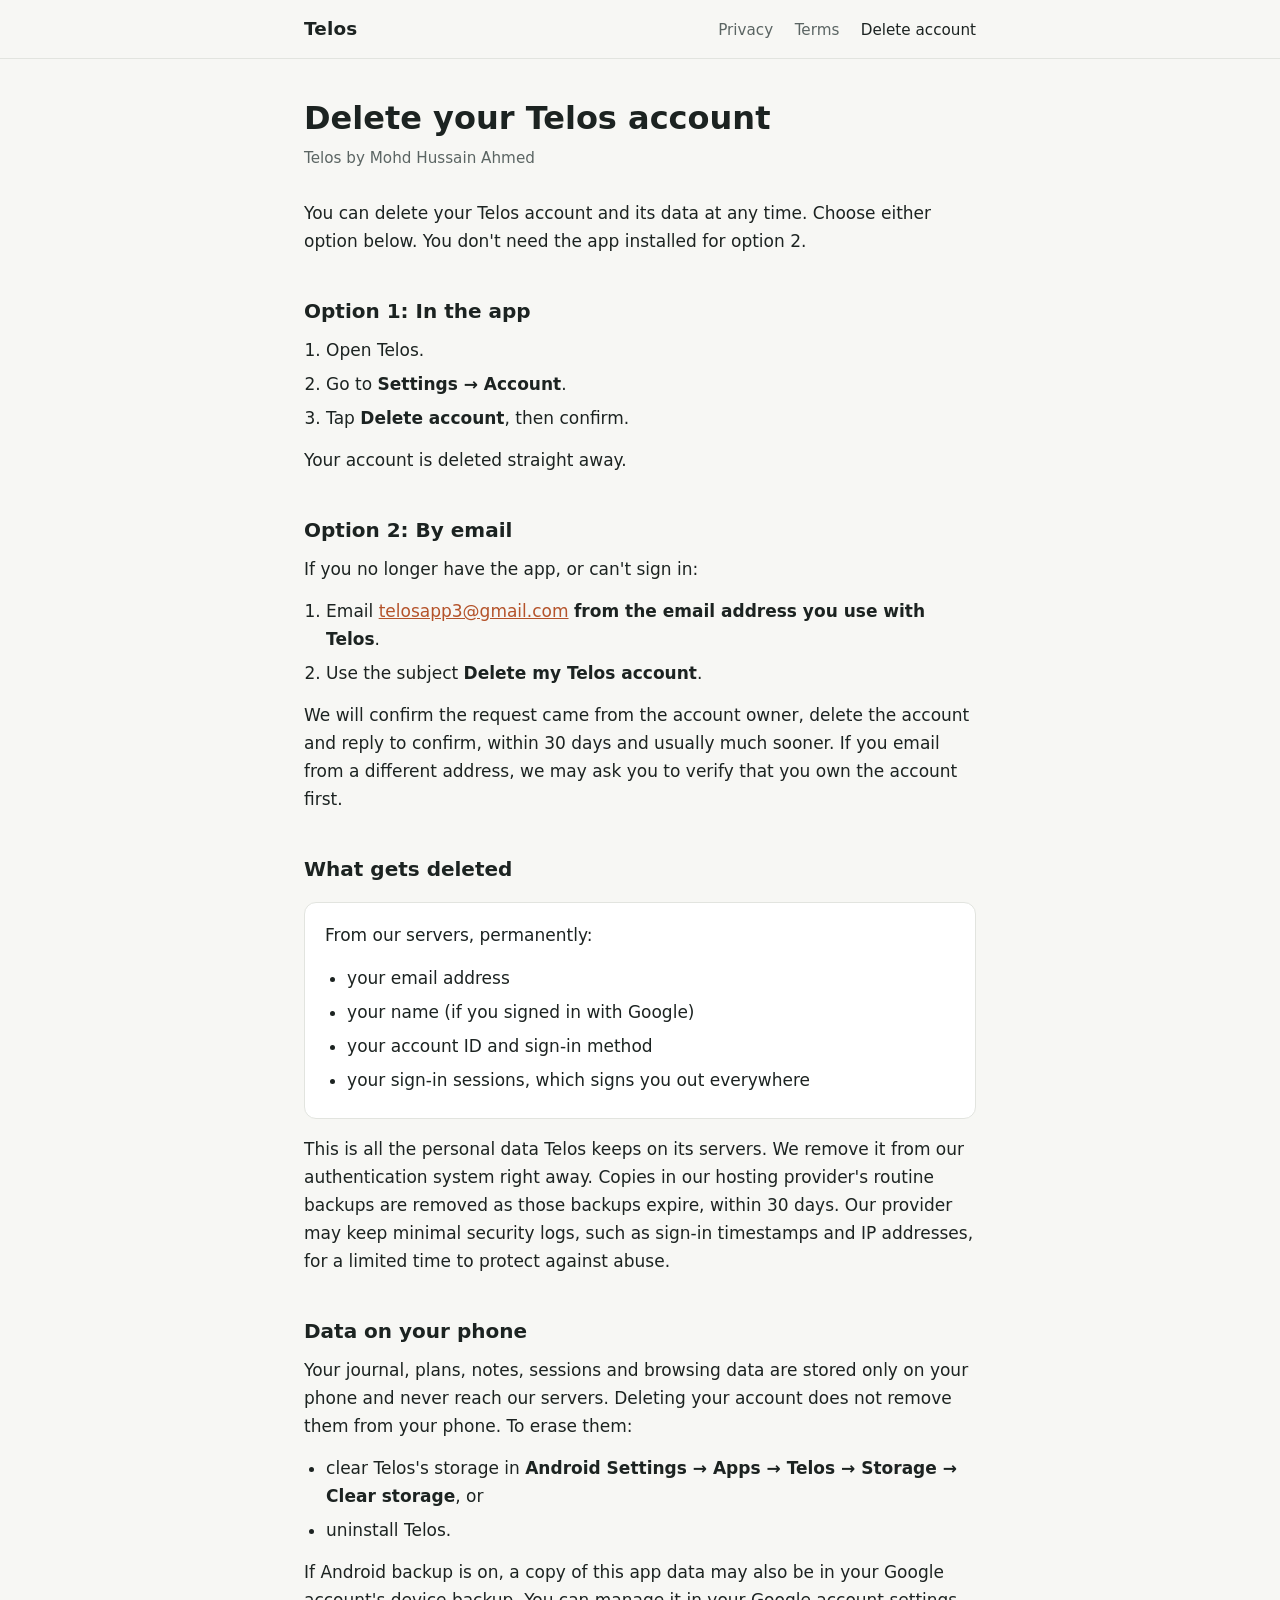
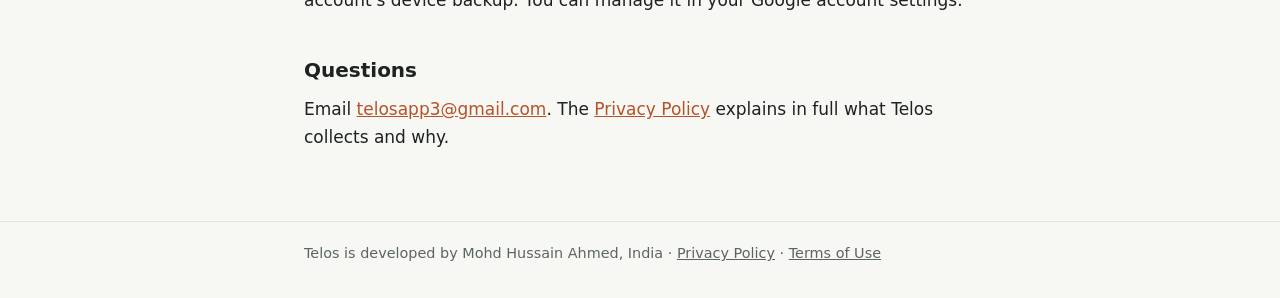
==== delete-account.html @ 78d01fc6 "Add files via upload" ====
<!doctype html>
<html lang="en">
<head>
  <meta charset="utf-8">
  <meta name="viewport" content="width=device-width, initial-scale=1">
  <title>Delete your account — Telos</title>
  <meta name="description" content="How to delete your Telos account and data, with or without the app.">
  <link rel="stylesheet" href="style.css">
</head>
<body>
  <header class="site">
    <div class="wrap">
      <a class="brand" href="./">Telos</a>
      <nav class="site">
        <a href="privacy.html">Privacy</a>
        <a href="terms.html">Terms</a>
        <a href="delete-account.html" aria-current="page">Delete account</a>
      </nav>
    </div>
  </header>

  <main>
    <div class="wrap">
      <h1>Delete your Telos account</h1>
      <p class="meta">Telos by Mohd Hussain Ahmed</p>

      <p>You can delete your Telos account and its data at any time. Choose either option below. You don't need the app installed for option 2.</p>

      <h2>Option 1: In the app</h2>
      <ol>
        <li>Open Telos.</li>
        <li>Go to <strong>Settings → Account</strong>.</li>
        <li>Tap <strong>Delete account</strong>, then confirm.</li>
      </ol>
      <p>Your account is deleted straight away.</p>

      <h2>Option 2: By email</h2>
      <p>If you no longer have the app, or can't sign in:</p>
      <ol>
        <li>Email <a href="mailto:telosapp3@gmail.com?subject=Delete%20my%20Telos%20account">telosapp3@gmail.com</a> <strong>from the email address you use with Telos</strong>.</li>
        <li>Use the subject <strong>Delete my Telos account</strong>.</li>
      </ol>
      <p>We will confirm the request came from the account owner, delete the account and reply to confirm, within 30 days and usually much sooner. If you email from a different address, we may ask you to verify that you own the account first.</p>

      <h2>What gets deleted</h2>
      <div class="card">
        <p>From our servers, permanently:</p>
        <ul>
          <li>your email address</li>
          <li>your name (if you signed in with Google)</li>
          <li>your account ID and sign-in method</li>
          <li>your sign-in sessions, which signs you out everywhere</li>
        </ul>
      </div>
      <p>This is all the personal data Telos keeps on its servers. We remove it from our authentication system right away. Copies in our hosting provider's routine backups are removed as those backups expire, within 30 days. Our provider may keep minimal security logs, such as sign-in timestamps and IP addresses, for a limited time to protect against abuse.</p>

      <h2>Data on your phone</h2>
      <p>Your journal, plans, notes, sessions and browsing data are stored only on your phone and never reach our servers. Deleting your account does not remove them from your phone. To erase them:</p>
      <ul>
        <li>clear Telos's storage in <strong>Android Settings → Apps → Telos → Storage → Clear storage</strong>, or</li>
        <li>uninstall Telos.</li>
      </ul>
      <p>If Android backup is on, a copy of this app data may also be in your Google account's device backup. You can manage it in your Google account settings.</p>

      <h2>Questions</h2>
      <p>Email <a href="mailto:telosapp3@gmail.com">telosapp3@gmail.com</a>. The <a href="privacy.html">Privacy Policy</a> explains in full what Telos collects and why.</p>
    </div>
  </main>

  <footer class="site">
    <div class="wrap">Telos is developed by Mohd Hussain Ahmed, India · <a href="privacy.html">Privacy Policy</a> · <a href="terms.html">Terms of Use</a></div>
  </footer>
</body>
</html>
---- style.css ----
:root {
  --bg: #f7f7f4;
  --surface: #ffffff;
  --text: #1c2321;
  --muted: #5b6563;
  --border: #e2e4df;
  --accent: #b4532a;
  --accent-soft: #fbeee6;
}

@media (prefers-color-scheme: dark) {
  :root {
    --bg: #0b100e;
    --surface: #121915;
    --text: #e8ebe8;
    --muted: #9ca3a0;
    --border: #232b27;
    --accent: #f0a46c;
    --accent-soft: #2a1d14;
  }
}

* { box-sizing: border-box; }

html { -webkit-text-size-adjust: 100%; }

body {
  margin: 0;
  background: var(--bg);
  color: var(--text);
  font-family: system-ui, -apple-system, "Segoe UI", Roboto, "Helvetica Neue", Arial, sans-serif;
  font-size: 17px;
  line-height: 1.65;
}

.wrap {
  max-width: 44rem;
  margin: 0 auto;
  padding: 0 16px;
}

header.site {
  border-bottom: 1px solid var(--border);
}

header.site .wrap {
  display: flex;
  align-items: center;
  justify-content: space-between;
  gap: 16px;
  flex-wrap: wrap;
  padding-top: 14px;
  padding-bottom: 14px;
}

.brand {
  font-weight: 700;
  font-size: 1.15rem;
  color: var(--text);
  text-decoration: none;
  letter-spacing: 0.01em;
}

nav.site a {
  color: var(--muted);
  text-decoration: none;
  font-size: 0.95rem;
  margin-left: 16px;
}

nav.site a:first-child { margin-left: 0; }
nav.site a:hover, nav.site a[aria-current="page"] { color: var(--text); }

main { padding: 40px 0 56px; }

h1 {
  font-size: 2rem;
  line-height: 1.2;
  margin: 0 0 8px;
}

h2 {
  font-size: 1.25rem;
  margin: 40px 0 8px;
}

h3 {
  font-size: 1.05rem;
  margin: 24px 0 4px;
}

p, ul, ol { margin: 0 0 14px; }
ul, ol { padding-left: 1.3em; }
li { margin-bottom: 6px; }

a { color: var(--accent); }

.meta {
  color: var(--muted);
  font-size: 0.95rem;
  margin-bottom: 28px;
}

.callout {
  background: var(--accent-soft);
  border-radius: 12px;
  padding: 18px 20px;
  margin: 24px 0;
}

.callout > :last-child { margin-bottom: 0; }

.card {
  background: var(--surface);
  border: 1px solid var(--border);
  border-radius: 12px;
  padding: 18px 20px;
  margin: 16px 0;
}

.card > :last-child { margin-bottom: 0; }

table {
  width: 100%;
  border-collapse: collapse;
  margin: 8px 0 18px;
  font-size: 0.95rem;
}

th, td {
  text-align: left;
  vertical-align: top;
  padding: 10px 12px 10px 0;
  border-bottom: 1px solid var(--border);
}

th { font-weight: 600; }

.table-scroll { overflow-x: auto; }

footer.site {
  border-top: 1px solid var(--border);
  color: var(--muted);
  font-size: 0.9rem;
  padding: 20px 0 32px;
}

footer.site a { color: var(--muted); }

.hero { padding: 24px 0 8px; }
.hero p.lead { font-size: 1.2rem; color: var(--muted); max-width: 34rem; }

.links { list-style: none; padding: 0; }
.links li { margin-bottom: 10px; }
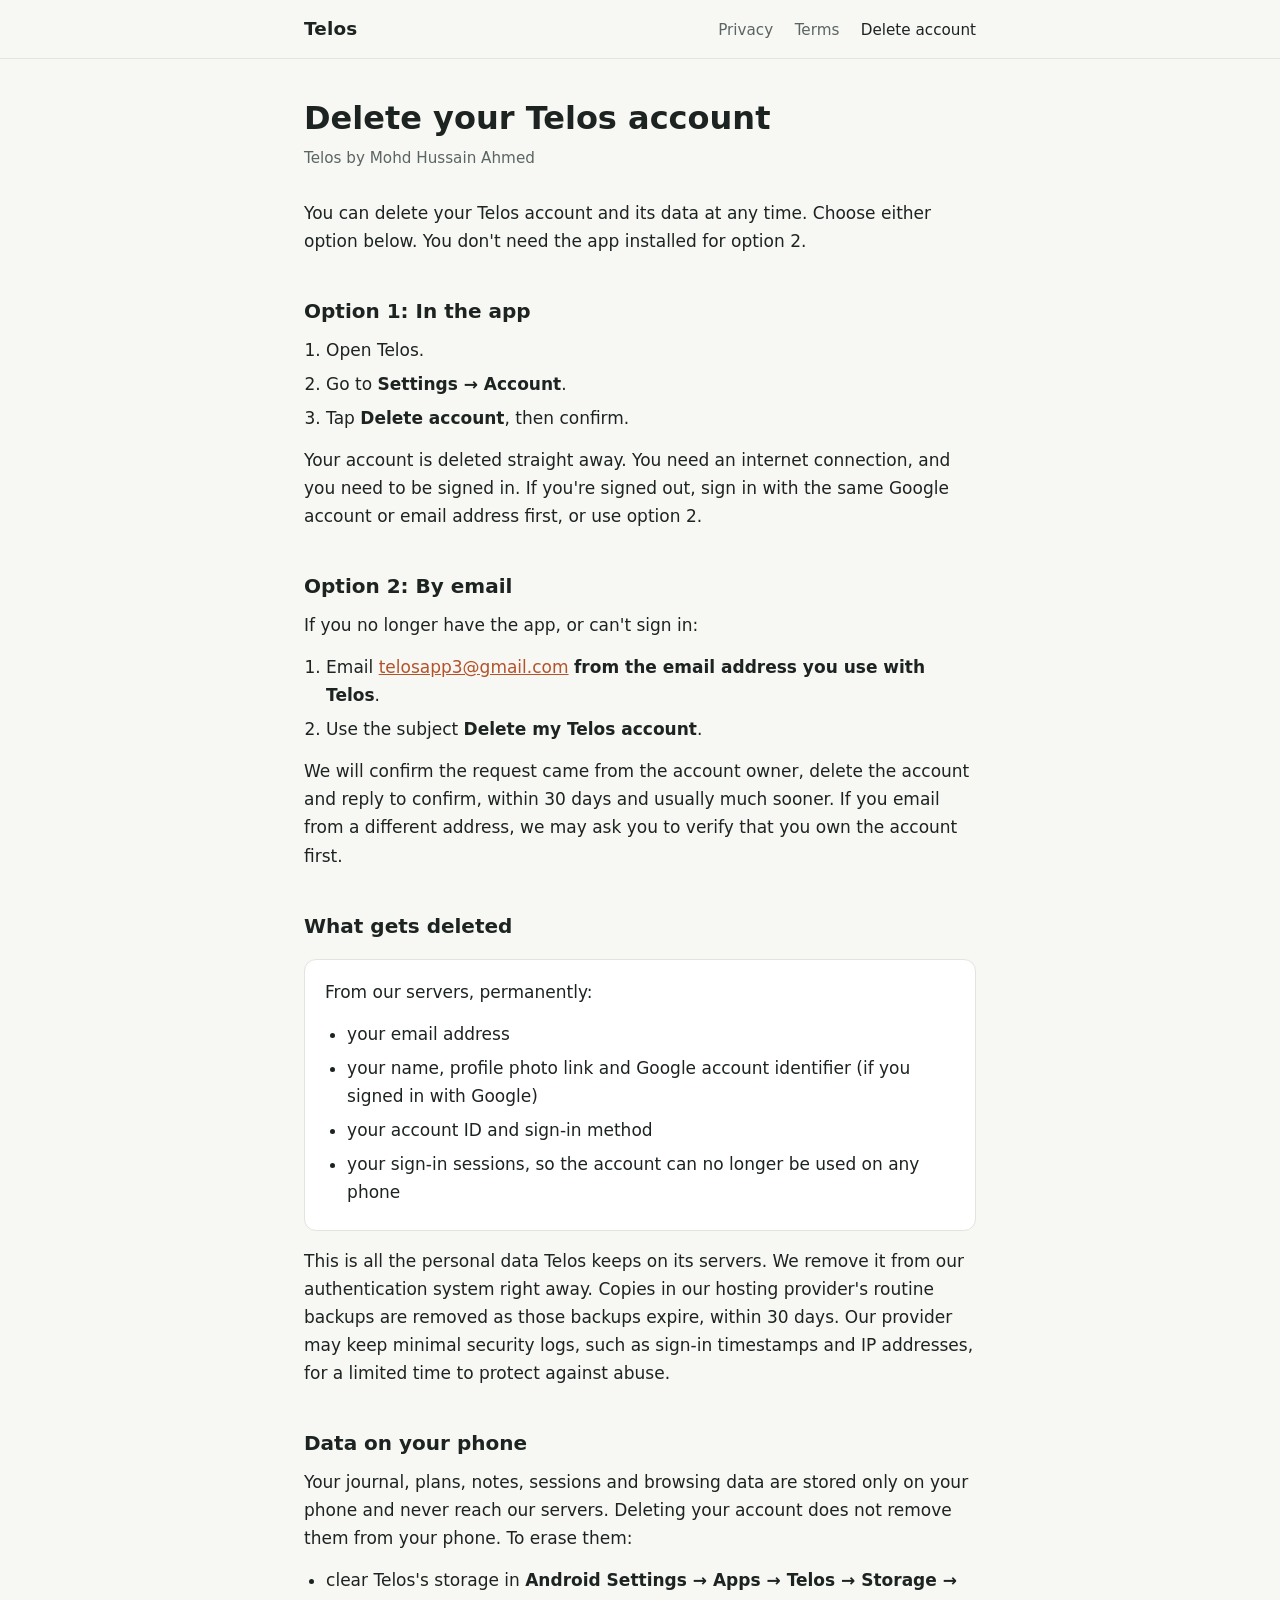
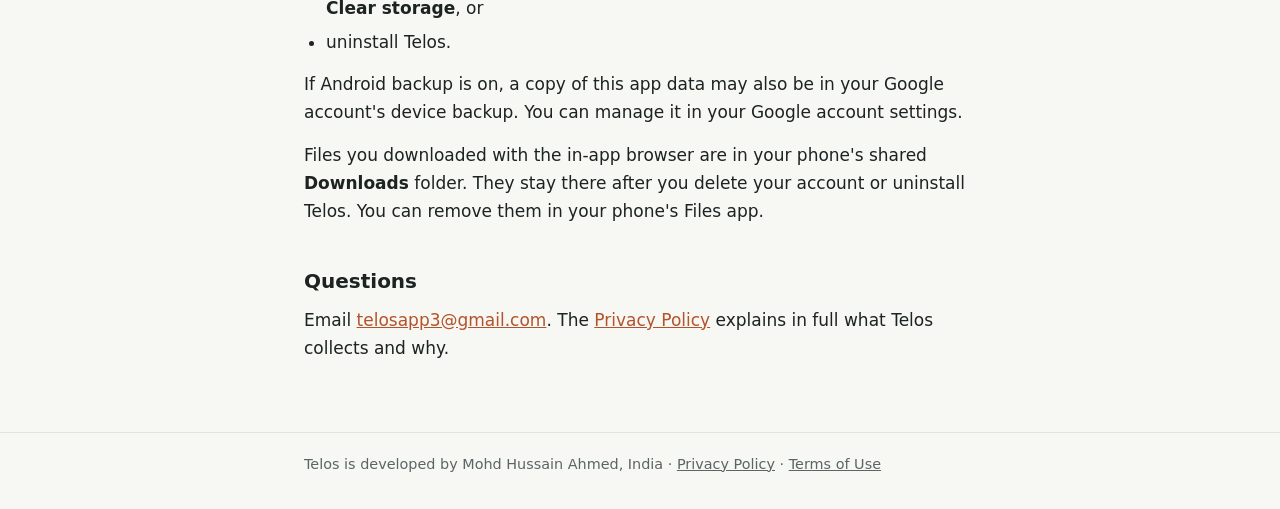
==== commit 0d1c39c5: "Add files via upload" ====
--- a/delete-account.html
+++ b/delete-account.html
@@ -32,7 +32,7 @@
         <li>Go to <strong>Settings → Account</strong>.</li>
         <li>Tap <strong>Delete account</strong>, then confirm.</li>
       </ol>
-      <p>Your account is deleted straight away.</p>
+      <p>Your account is deleted straight away. You need an internet connection, and you need to be signed in. If you're signed out, sign in with the same Google account or email address first, or use option 2.</p>
 
       <h2>Option 2: By email</h2>
       <p>If you no longer have the app, or can't sign in:</p>
@@ -47,9 +47,9 @@
         <p>From our servers, permanently:</p>
         <ul>
           <li>your email address</li>
-          <li>your name (if you signed in with Google)</li>
+          <li>your name, profile photo link and Google account identifier (if you signed in with Google)</li>
           <li>your account ID and sign-in method</li>
-          <li>your sign-in sessions, which signs you out everywhere</li>
+          <li>your sign-in sessions, so the account can no longer be used on any phone</li>
         </ul>
       </div>
       <p>This is all the personal data Telos keeps on its servers. We remove it from our authentication system right away. Copies in our hosting provider's routine backups are removed as those backups expire, within 30 days. Our provider may keep minimal security logs, such as sign-in timestamps and IP addresses, for a limited time to protect against abuse.</p>
@@ -61,6 +61,7 @@
         <li>uninstall Telos.</li>
       </ul>
       <p>If Android backup is on, a copy of this app data may also be in your Google account's device backup. You can manage it in your Google account settings.</p>
+      <p>Files you downloaded with the in-app browser are in your phone's shared <strong>Downloads</strong> folder. They stay there after you delete your account or uninstall Telos. You can remove them in your phone's Files app.</p>
 
       <h2>Questions</h2>
       <p>Email <a href="mailto:telosapp3@gmail.com">telosapp3@gmail.com</a>. The <a href="privacy.html">Privacy Policy</a> explains in full what Telos collects and why.</p>
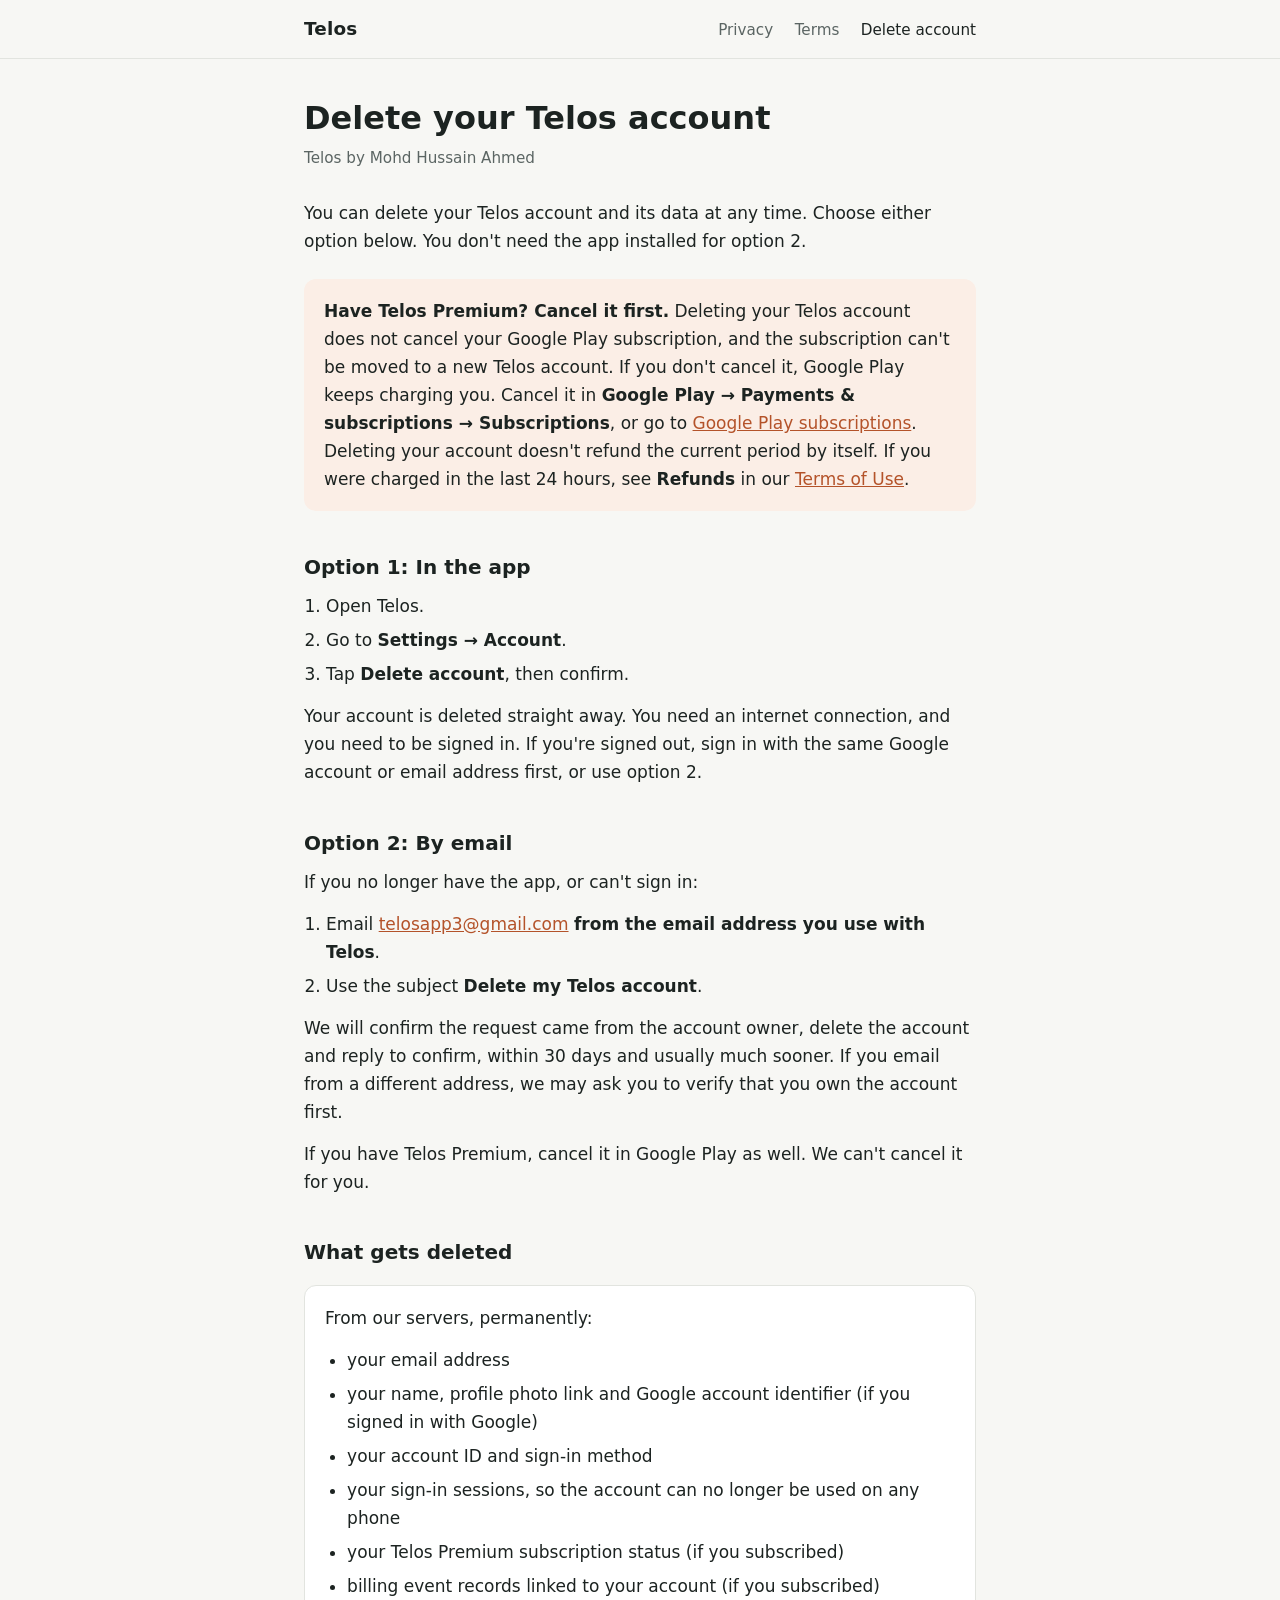
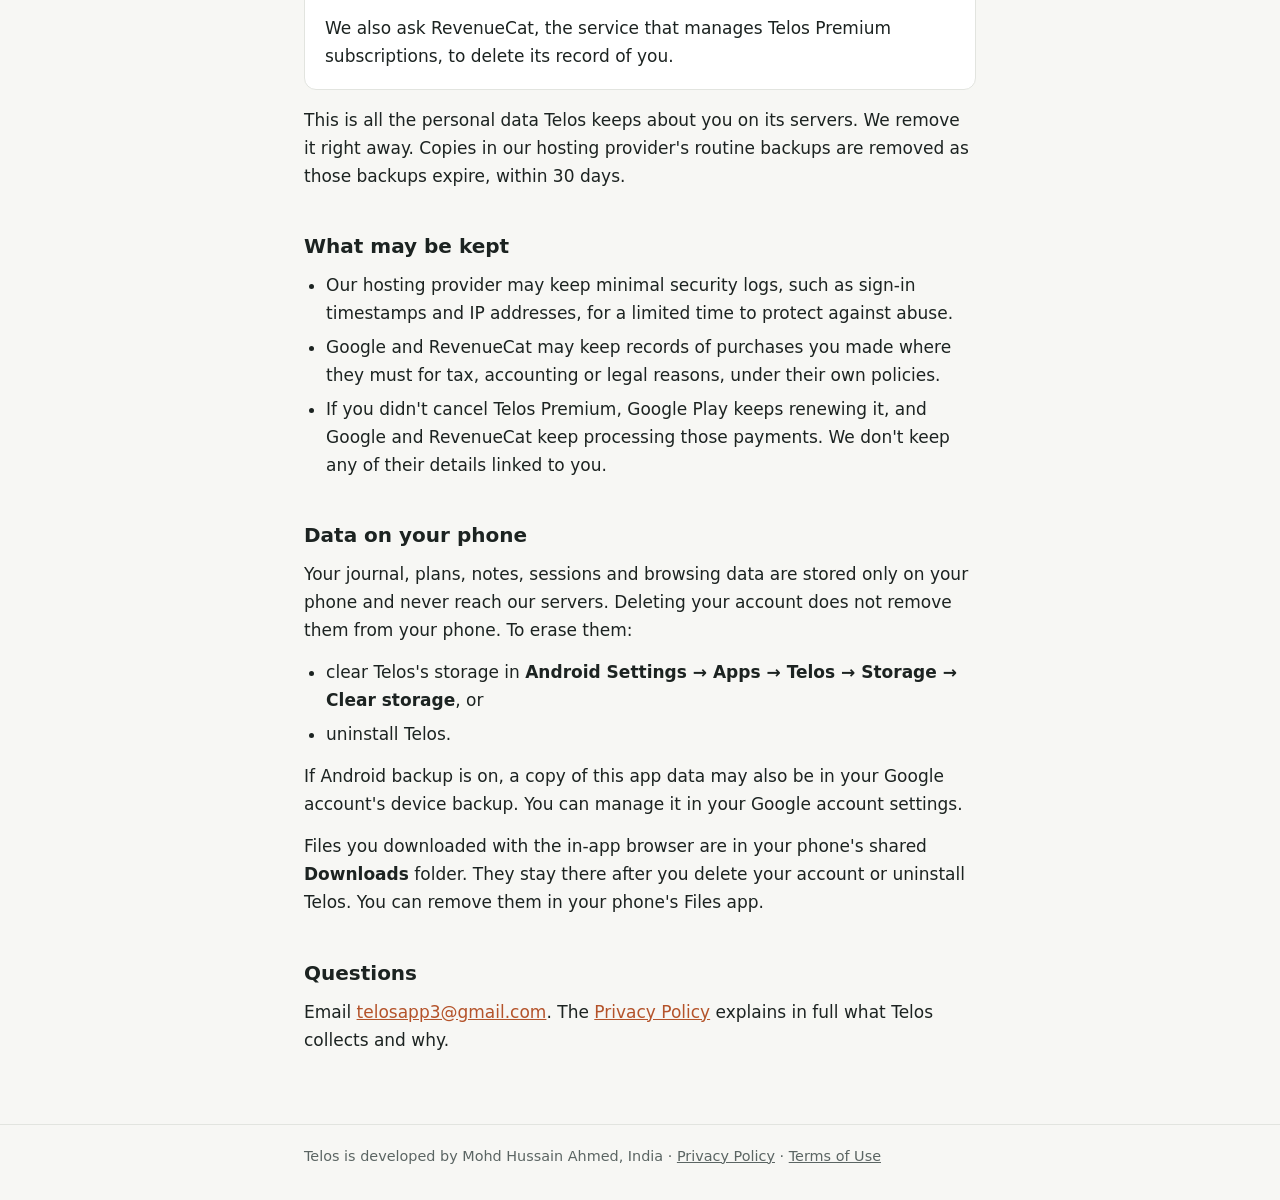
==== commit 69a38fde: "Revise delete account instructions and data handling Updated account deletion information and clarif" ====
--- a/delete-account.html
+++ b/delete-account.html
@@ -26,6 +26,10 @@
 
       <p>You can delete your Telos account and its data at any time. Choose either option below. You don't need the app installed for option 2.</p>
 
+      <div class="callout">
+        <p><strong>Have Telos Premium? Cancel it first.</strong> Deleting your Telos account does not cancel your Google Play subscription, and the subscription can't be moved to a new Telos account. If you don't cancel it, Google Play keeps charging you. Cancel it in <strong>Google Play → Payments &amp; subscriptions → Subscriptions</strong>, or go to <a href="https://play.google.com/store/account/subscriptions" rel="noopener">Google Play subscriptions</a>. Deleting your account doesn't refund the current period by itself. If you were charged in the last 24 hours, see <strong>Refunds</strong> in our <a href="terms.html">Terms of Use</a>.</p>
+      </div>
+
       <h2>Option 1: In the app</h2>
       <ol>
         <li>Open Telos.</li>
@@ -41,6 +45,7 @@
         <li>Use the subject <strong>Delete my Telos account</strong>.</li>
       </ol>
       <p>We will confirm the request came from the account owner, delete the account and reply to confirm, within 30 days and usually much sooner. If you email from a different address, we may ask you to verify that you own the account first.</p>
+      <p>If you have Telos Premium, cancel it in Google Play as well. We can't cancel it for you.</p>
 
       <h2>What gets deleted</h2>
       <div class="card">
@@ -50,9 +55,19 @@
           <li>your name, profile photo link and Google account identifier (if you signed in with Google)</li>
           <li>your account ID and sign-in method</li>
           <li>your sign-in sessions, so the account can no longer be used on any phone</li>
+          <li>your Telos Premium subscription status (if you subscribed)</li>
+          <li>billing event records linked to your account (if you subscribed)</li>
         </ul>
+        <p>We also ask RevenueCat, the service that manages Telos Premium subscriptions, to delete its record of you.</p>
       </div>
-      <p>This is all the personal data Telos keeps on its servers. We remove it from our authentication system right away. Copies in our hosting provider's routine backups are removed as those backups expire, within 30 days. Our provider may keep minimal security logs, such as sign-in timestamps and IP addresses, for a limited time to protect against abuse.</p>
+      <p>This is all the personal data Telos keeps about you on its servers. We remove it right away. Copies in our hosting provider's routine backups are removed as those backups expire, within 30 days.</p>
+
+      <h2>What may be kept</h2>
+      <ul>
+        <li>Our hosting provider may keep minimal security logs, such as sign-in timestamps and IP addresses, for a limited time to protect against abuse.</li>
+        <li>Google and RevenueCat may keep records of purchases you made where they must for tax, accounting or legal reasons, under their own policies.</li>
+        <li>If you didn't cancel Telos Premium, Google Play keeps renewing it, and Google and RevenueCat keep processing those payments. We don't keep any of their details linked to you.</li>
+      </ul>
 
       <h2>Data on your phone</h2>
       <p>Your journal, plans, notes, sessions and browsing data are stored only on your phone and never reach our servers. Deleting your account does not remove them from your phone. To erase them:</p>
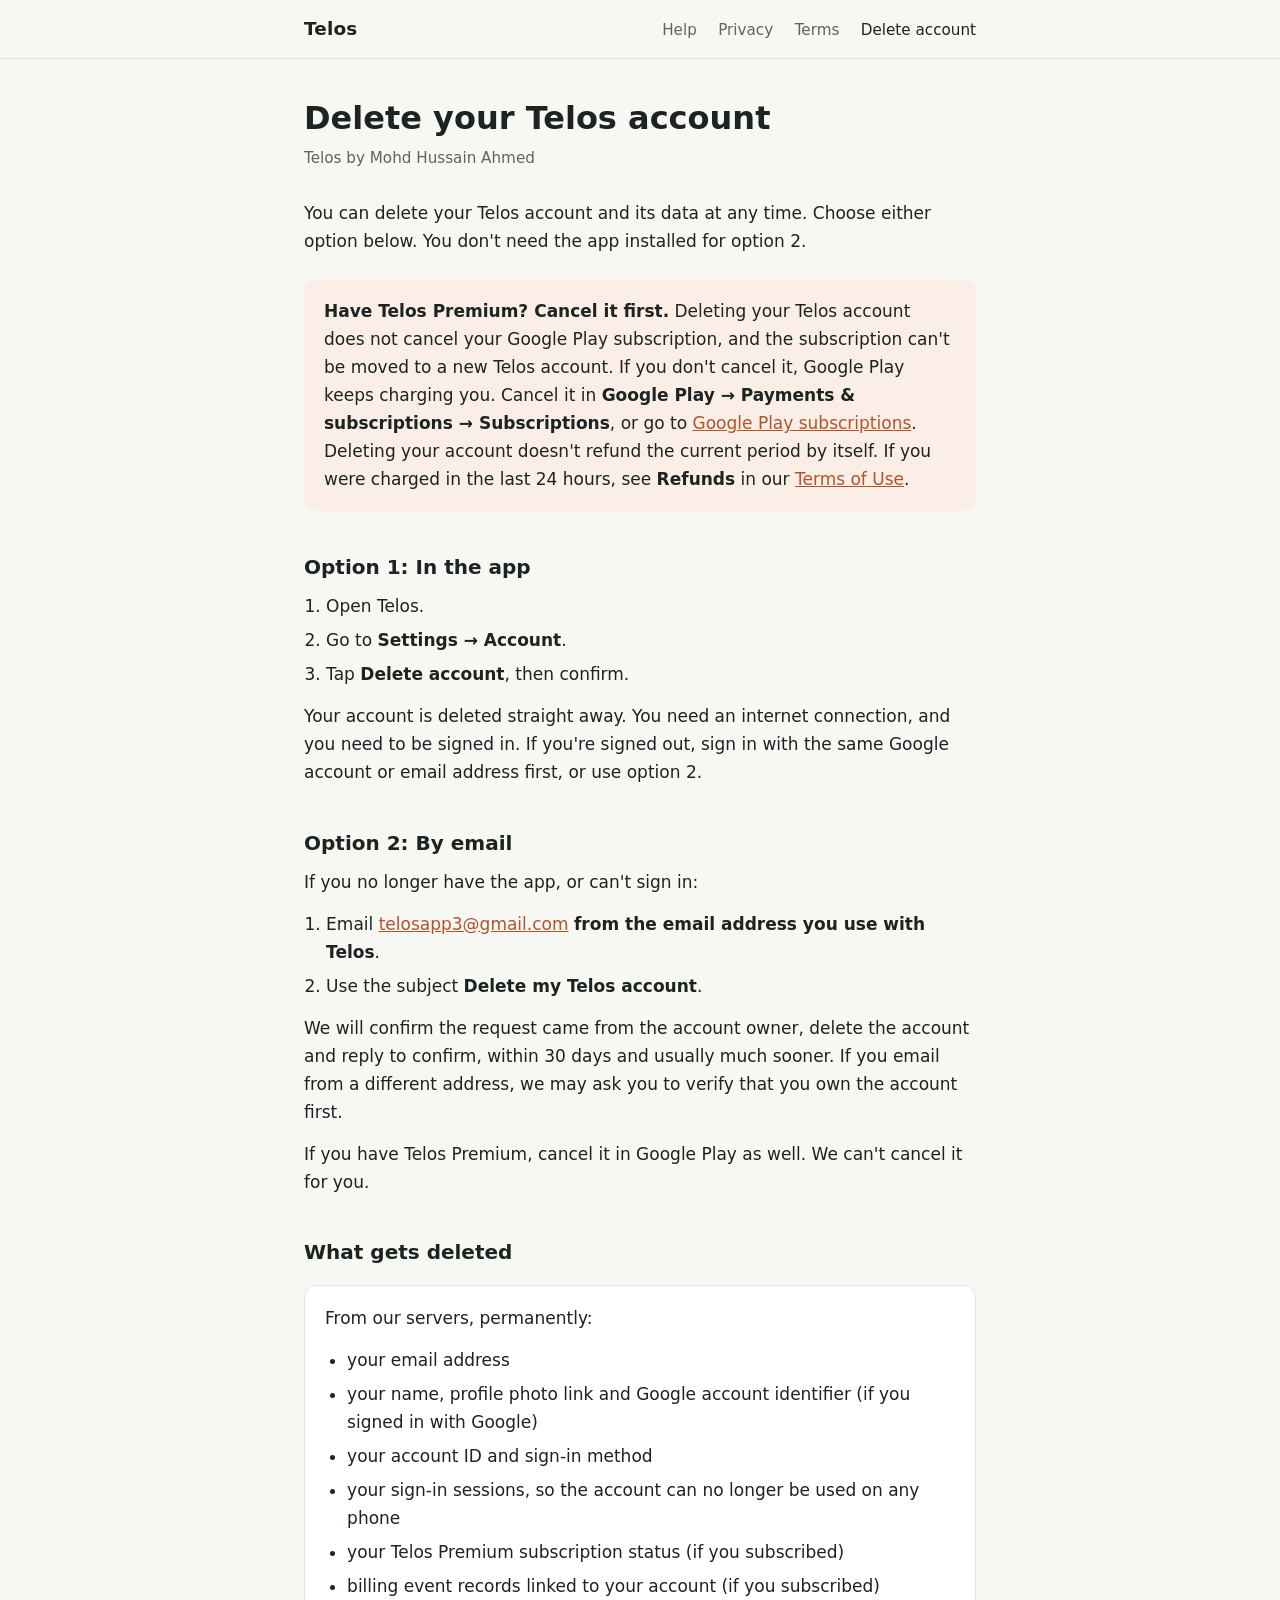
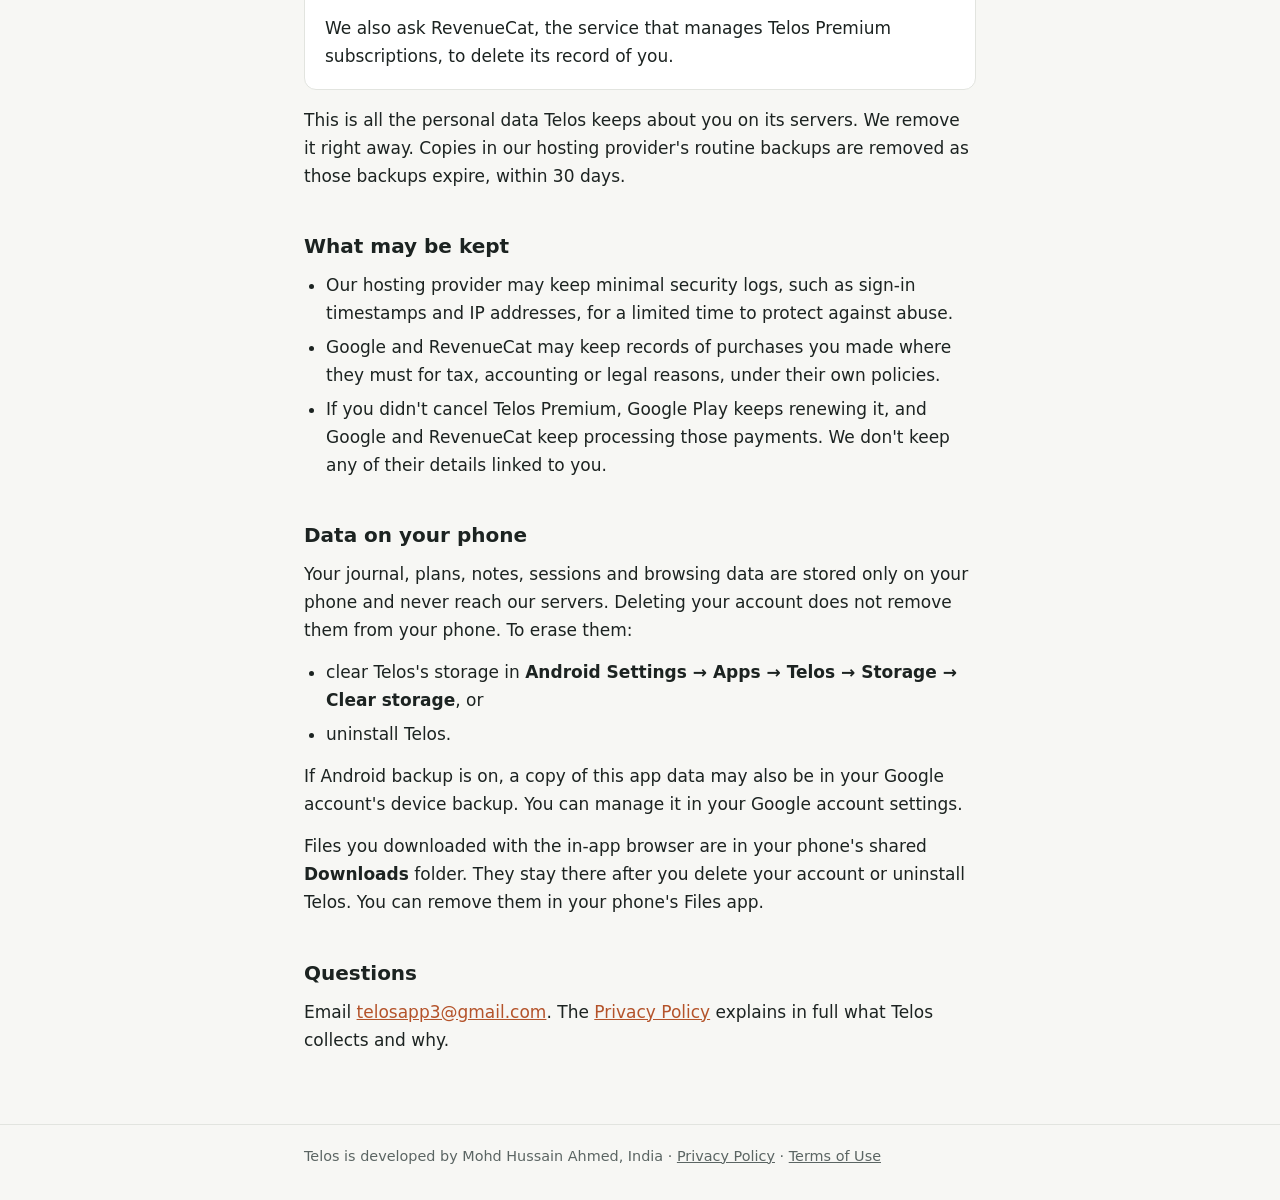
==== commit bffd964f: "Add Samsung true greyscale setup guide and Help section - New help/ section: index and the Samsung t" ====
--- a/delete-account.html
+++ b/delete-account.html
@@ -12,6 +12,7 @@
     <div class="wrap">
       <a class="brand" href="./">Telos</a>
       <nav class="site">
+        <a href="help/">Help</a>
         <a href="privacy.html">Privacy</a>
         <a href="terms.html">Terms</a>
         <a href="delete-account.html" aria-current="page">Delete account</a>
--- a/style.css
+++ b/style.css
@@ -152,3 +152,33 @@
 
 .links { list-style: none; padding: 0; }
 .links li { margin-bottom: 10px; }
+
+/* Help articles */
+.crumbs { color: var(--muted); font-size: 0.9rem; margin: 0 0 12px; }
+.crumbs a { color: var(--muted); }
+
+.meta-inline { color: var(--muted); font-size: 0.95rem; }
+
+ol.steps { padding-left: 1.4em; }
+ol.steps > li { margin-bottom: 22px; }
+
+figure { margin: 12px 0 14px; }
+figure img {
+  display: block;
+  width: 100%;
+  max-width: 300px;
+  height: auto;
+  border: 1px solid var(--border);
+  border-radius: 12px;
+}
+figcaption { color: var(--muted); font-size: 0.9rem; margin-top: 6px; }
+
+details {
+  background: var(--surface);
+  border: 1px solid var(--border);
+  border-radius: 12px;
+  padding: 4px 18px;
+  margin: 10px 0;
+}
+details[open] { padding-bottom: 8px; }
+summary { cursor: pointer; font-weight: 600; padding: 10px 0; }
